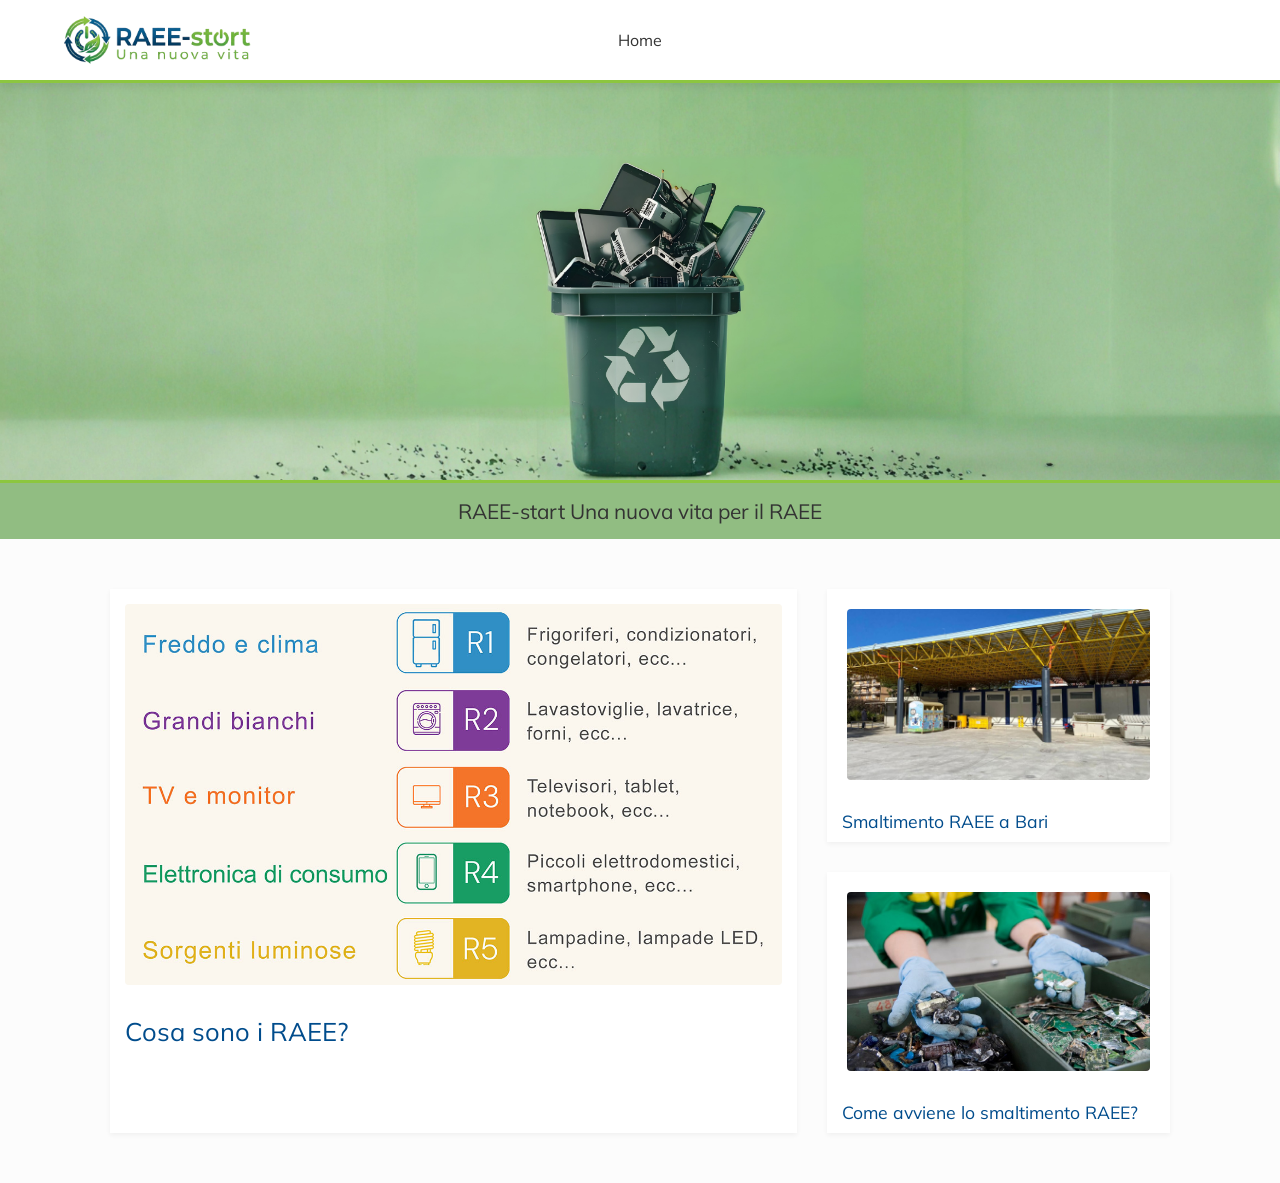
==== index.html @ e1262812 "Add files via upload" ====
<!DOCTYPE html>
<html lang="it">
<head>
    <meta charset="UTF-8">
    <meta name="viewport" content="width=device-width, initial-scale=1.0">
    <title>RAEE-start Una nuova vita per il RAEE</title>
    <link rel="stylesheet" href="style.css">
</head>
<body>

    <nav class="navbar">
        <div class="logo">
            <img src="logo.png" alt="RAEE-start Logo">
        </div>
        
        <div class="nav-links">
            <a href="index.html">Home</a>
        </div>

        <div class="spacer"></div>
    </nav>

    <div id="index" class="banner">
    </div>

    <div class="nomeblog">
        RAEE-start Una nuova vita per il RAEE
    </div>

    <div class="container">
        <div class="flex-row">
            <a href="articolo1.html" class="card card-big">
                <div class="img-placeholder">
                    <img src="RAEE-tipologie-rifiuti-domestici.png">
                </div>
                <div class="card-title">Cosa sono i RAEE?</div>
            </a>

            <div class="column-small">
                <a href="articolo2.html" class="card card-small">
                    <div class="img-placeholder">
                        <img src="Il CCR di Poggiofranco (3).jpg">
                    </div>
                    <div class="card-title">Smaltimento RAEE a Bari</div>
                </a>

                <a href="articolo3.html" class="card card-small">
                    <div class="img-placeholder">
                        <img src="RAEE-1-1024x606.jpg">
                    </div>
                    <div class="card-title">Come avviene lo smaltimento RAEE?</div>
                </a>
            </div>
        </div>
    </div>

</body>
</html>
---- style.css ----
* {
    margin: 0;
    padding: 0;
    box-sizing: border-box;
    font-family: 'Mulish', 'Segoe UI', Tahoma, Geneva, Verdana, sans-serif;
}

body {
    background-color: #fcfcfc;
    color: #333;
}


.navbar {
    display: flex;
    justify-content: space-between; 
    align-items: center;
    padding: 15px 5%;
    background: #fff;
    border-bottom: 3px solid #8cc63f;
    position: sticky;
    top: 0;
    z-index: 1000;
    box-shadow: 0 2px 10px rgba(0,0,0,0.1);
}

.logo {
    flex: 1; 
    display: flex;
    justify-content: flex-start;
}

.logo img {
    max-height: 50px;
    width: auto;
    display: block;
}

.nav-links {
    flex: 2; 
    display: flex;
    justify-content: center; 
    gap: 30px;
}

.nav-links a {
    text-decoration: none;
    color: inherit;
    font-weight: 500;
    transition: color 0.2s;
}

.nav-links a:hover {
    color: #8cc63f;
    cursor: pointer;
}

.nav-links div {
    font-weight: 500;
    transition: color 0.2s;
}

.nav-links div:hover {
    color: #8cc63f;
    cursor: pointer;
}


.spacer {
    flex: 1; 
}


.banner {
    height: 400px; 
    background-size: cover;
    background-position: center;
    background-repeat: no-repeat;
    display: flex;
    justify-content: center;
    align-items: center;
    border-bottom: 3px solid #8cc63f; 
}

#index {
    background-image: url('background.png'); 
}

#art1 {
    background-image: url('RAEE-tipologie-rifiuti-domestici-banner.png'); 
}

#art2 {
    background-image: url('Il\ CCR\ di\ Poggiofranco\ \(3\).jpg'); 
}

#art3 {
    background-image: url('RAEE-1-1024x606.jpg'); 
}

.nomeblog {
    background-color: #91BD82;
    padding: 15px;
    text-align: center;
    font-size: 1.3rem;
    font-weight: normal;
}


.container {
    max-width: 1100px;
    margin: 50px auto;
    padding: 0 20px;
    display: flex;
    flex-direction: column;
    gap: 30px;
}

.flex-row {
    display: flex;
    gap: 30px;
    min-height: 400px;
}

.column-small {
    flex: 1;
    display: flex;
    flex-direction: column;
    gap: 30px;
}

.card-big {
    flex: 2;
}

.card {
    display: flex;
    flex-direction: column;
    background: #fff;
    box-shadow: 0 2px 5px rgba(0,0,0,0.05);
    transition: transform 0.3s ease, box-shadow 0.3s ease, border-color 0.3s ease;
    text-decoration: none;
    color: inherit;
}
.card:hover {
    transform: translateY(-5px);
    box-shadow: 0 5px 15px rgba(0,0,0,0.1);
    border-left: 3px solid #8cc63f;
}

.img-placeholder {
    flex-grow: 1;
    display: flex;
    justify-content: center;
    align-items: center;
    color: #000;
    font-size: 1.8rem;
    padding: 20px;
    text-align: center;
}

.img-placeholder img {
    max-width: 100%;
    height: auto;
    display: block;
    border-radius: 4px;
    max-height: 400px;  
    object-fit: contain;
}

.card-big .img-placeholder {
    flex-grow: 0; 
    padding: 15px;
}

.card-title {
    padding: 15px; 
    font-size: 1.6rem;
    font-weight: 500;
    color: #004c8c; 
}

.card-small .card-title {
    font-size: 1.1rem;
    padding: 10px 15px;
}

.card-small .img-placeholder {
    font-size: 1.2rem;
}

.testo {
    text-align: center;
    padding: 40px 20px;
}

.testo strong {
    display: block;    
    font-size: 1.8rem;
    margin-bottom: 20px;
    color: #004c8c;
}

.testo p {
    text-align: left;  
    max-width: 800px;  
    margin: 0 auto;    
    line-height: 1.6;  
    color: #555;
}

.testo ul, .testo ol {
    padding-left: 20px;
    margin-left: 0;
    margin-right: 0;
    overflow-wrap: break-word; 
}

.testo li {
    margin-bottom: 10px; 
    padding-left: 5px;   
}

.testo {
    max-width: 800px;
    margin: 0 auto;   
    padding: 20px;
    box-sizing: border-box;
}

.raee-list {
  list-style: none;
  padding: 0;
}

.raee-list li {
  position: relative;
  padding-left: 30px;
  margin-bottom: 15px;
  line-height: 1.6;
}

@font-face {
    font-family: 'Mulish';
    src: url('Mulish-VariableFont_wght.ttf') format('truetype'); 
    font-weight: normal;
    font-style: normal;
}
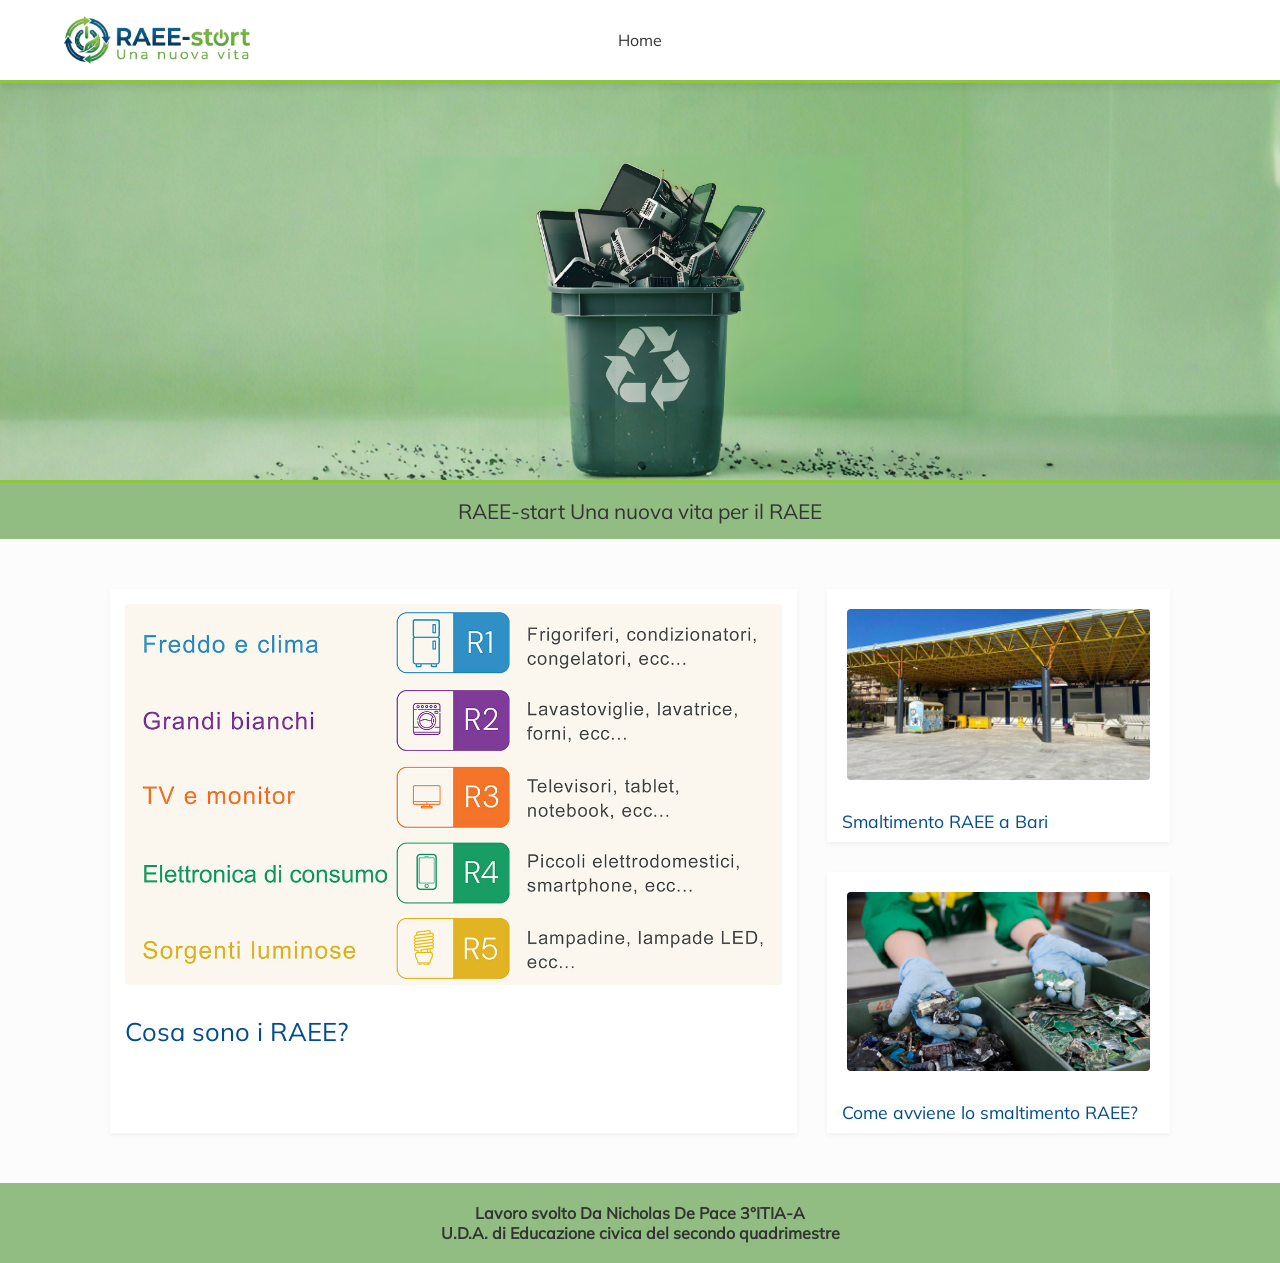
==== commit 4935ae79: "Add files via upload" ====
--- a/index.html
+++ b/index.html
@@ -54,5 +54,12 @@
         </div>
     </div>
 
+    <footer id="footer">
+        <br>
+        <strong>Lavoro svolto Da Nicholas De Pace 3°ITIA-A</strong><br>
+        <strong>U.D.A. di Educazione civica del secondo quadrimestre</strong>
+        <br><br>
+    </footer>
+
 </body>
 </html>
--- a/style.css
+++ b/style.css
@@ -246,4 +246,10 @@
     src: url('Mulish-VariableFont_wght.ttf') format('truetype'); 
     font-weight: normal;
     font-style: normal;
+}
+
+#footer {
+    background-color: #91BD82;
+    display: block;
+    text-align: center;
 }
